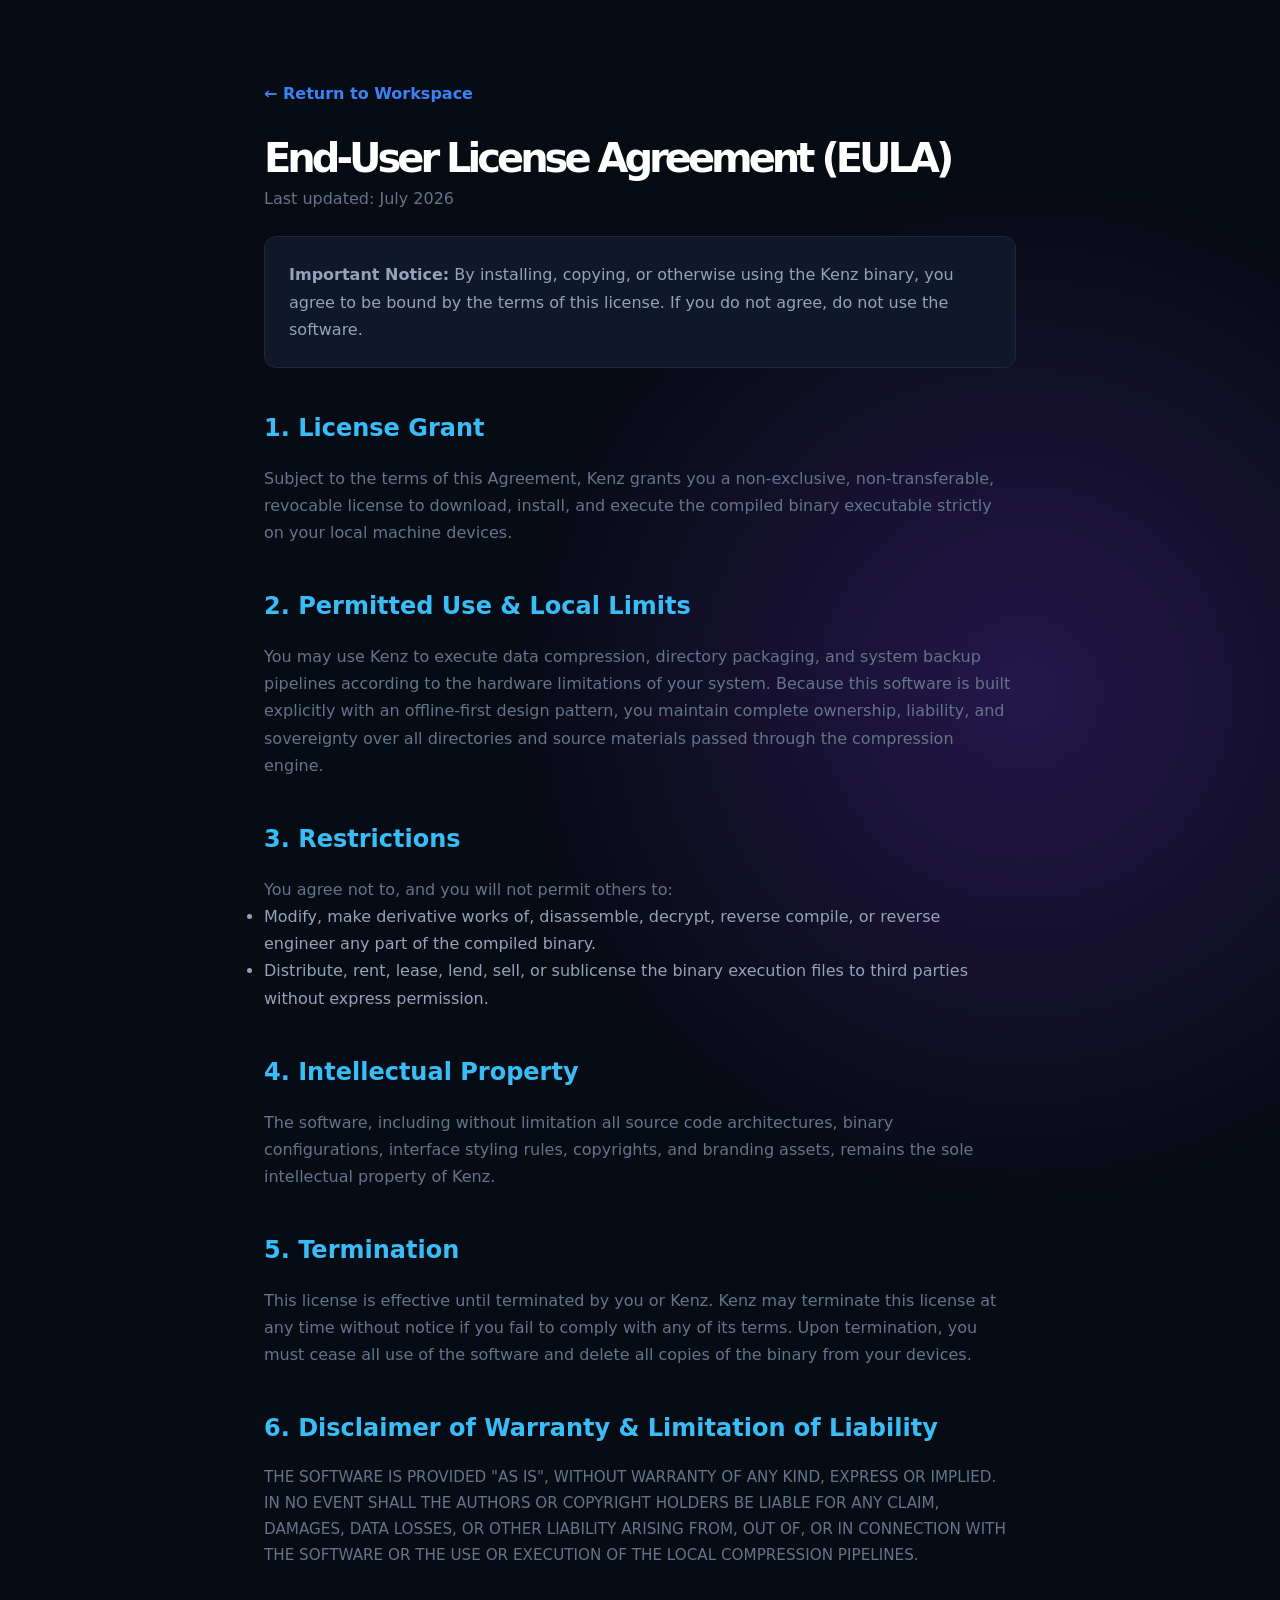
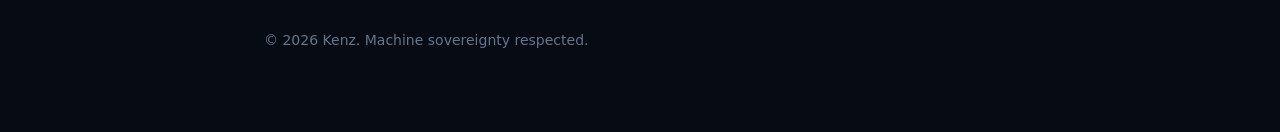
==== license.html @ a52fd586 "Add End-User License Agreement (EULA) for Kenz This file contains the End-User License Agreement (EU" ====
<!doctype html>
<html lang="en">
  <head>
    <meta charset="UTF-8" />
    <meta name="viewport" content="width=device-width, initial-scale=1.0" />
    <title>End-User License Agreement - Kenz</title>
    <link rel="stylesheet" href="Items/style.css" />
    <style>
      .license-container {
        max-width: 800px;
        margin: 80px auto;
        padding: 0 24px;
        font-family: system-ui, sans-serif;
        color: #94A3B8;
        line-height: 1.7;
      }
      .license-container h1 {
        color: #FFFFFF;
        font-size: 2.5rem;
        margin-bottom: 8px;
        font-weight: 800;
      }
      .license-container h2 {
        color: #38BDF8;
        font-size: 1.5rem;
        margin-top: 40px;
        margin-bottom: 16px;
        font-weight: 700;
      }
      .license-card {
        background: #0F172A;
        border: 1px solid #1E293B;
        border-radius: 12px;
        padding: 24px;
        margin: 24px 0;
      }
      .back-link {
        display: inline-block;
        color: #3B82F6;
        text-decoration: none;
        margin-bottom: 32px;
        font-weight: 600;
      }
      .back-link:hover { text-decoration: underline; }
    </style>
  </head>
  <body>
    <div class="background-glow"></div>

    <main class="license-container">
      <a href="index.html" class="back-link">← Return to Workspace</a>
      
      <h1>End-User License Agreement (EULA)</h1>
      <p>Last updated: July 2026</p>
      
      <div class="license-card">
        <strong>Important Notice:</strong> By installing, copying, or otherwise using the Kenz binary, you agree to be bound by the terms of this license. If you do not agree, do not use the software.
      </div>

      <h2>1. License Grant</h2>
      <p>
        Subject to the terms of this Agreement, Kenz grants you a non-exclusive, non-transferable, revocable license to download, install, and execute the compiled binary executable strictly on your local machine devices.
      </p>

      <h2>2. Permitted Use & Local Limits</h2>
      <p>
        You may use Kenz to execute data compression, directory packaging, and system backup pipelines according to the hardware limitations of your system. Because this software is built explicitly with an offline-first design pattern, you maintain complete ownership, liability, and sovereignty over all directories and source materials passed through the compression engine.
      </p>

      <h2>3. Restrictions</h2>
      <p>You agree not to, and you will not permit others to:</p>
      <ul>
        <li>Modify, make derivative works of, disassemble, decrypt, reverse compile, or reverse engineer any part of the compiled binary.</li>
        <li>Distribute, rent, lease, lend, sell, or sublicense the binary execution files to third parties without express permission.</li>
      </ul>

      <h2>4. Intellectual Property</h2>
      <p>
        The software, including without limitation all source code architectures, binary configurations, interface styling rules, copyrights, and branding assets, remains the sole intellectual property of Kenz.
      </p>

      <h2>5. Termination</h2>
      <p>
        This license is effective until terminated by you or Kenz. Kenz may terminate this license at any time without notice if you fail to comply with any of its terms. Upon termination, you must cease all use of the software and delete all copies of the binary from your devices.
      </p>

      <h2>6. Disclaimer of Warranty & Limitation of Liability</h2>
      <p style="text-transform: uppercase; font-size: 0.95rem;">
        The software is provided "AS IS", without warranty of any kind, express or implied. In no event shall the authors or copyright holders be liable for any claim, damages, data losses, or other liability arising from, out of, or in connection with the software or the use or execution of the local compression pipelines.
      </p>

      <div style="margin-top: 60px; font-size: 14px; color: #64748B;">
        © 2026 Kenz. Machine sovereignty respected.
      </div>
    </main>
  </body>
</html>
---- Items/style.css ----
/* ==========================================================================
   ULTRA-MODERN INTERACTIVE FLUID SCROLLBAR
   ========================================================================== */

/* 1. Define the structural footprint (Sleek and narrow) */
::-webkit-scrollbar {
  width: 8px;
  height: 8px;
}

/* 2. Make the track completely invisible to maximize screen presence */
::-webkit-scrollbar-track {
  background: transparent;
}

/* 3. The scroll indicator capsule (Low profile by default) */
::-webkit-scrollbar-thumb {
  background: rgba(30, 41, 59, 0.5); /* Subtle dark slate slate */
  border: 1px solid transparent; /* Keeps smooth layout padding edges */
  border-radius: 20px;
  background-clip: padding-box;
  transition: background 0.25s ease-in-out;
}

/* 4. Active Interactive State: Brightens on user viewport proximity hover */
::-webkit-scrollbar-thumb:hover {
  background: linear-gradient(
    180deg,
    #7c3aed 0%,
    #a78bfa 100%
  ); /* Vivid violet engine blend */
  box-shadow: 0 0 10px rgba(124, 58, 237, 0.4);
}

/* 5. Smooth scrolling architecture for anchor point navigation */
html {
  scroll-behavior: smooth;
  /* Support rule variables for Firefox engines */
  scrollbar-width: thin;
  scrollbar-color: rgba(30, 41, 59, 0.5) transparent;
}

:root {
  --bg: #070b14;
  --blue: #2563eb;
  --purple: #7c3aed;
  --text: #f8fafc;
  --muted: #94a3b8;
}

* {
  box-sizing: border-box;
  margin: 0;
  padding: 0;
}

body {
  background:
    radial-gradient(
      circle at 80% 40%,
      rgba(124, 58, 237, 0.25),
      transparent 35%
    ),
    var(--bg);

  color: var(--text);

  font-family:
    Inter,
    Segoe UI,
    sans-serif;
}

/* ==========================================================================
   FLOATING LANGUAGE SWITCHER UI
   ========================================================================== */

.floating-lang-container {
  position: fixed;
  top: 24px;
  right: 24px; /* Default placement for LTR layouts */
  z-index: 2000;
  font-family:
    system-ui,
    -apple-system,
    sans-serif;
}

.floating-lang-btn {
  background: rgba(13, 17, 26, 0.75);
  backdrop-filter: blur(12px);
  -webkit-backdrop-filter: blur(12px);
  border: 1px solid #1e293b;
  color: #ffffff;
  padding: 10px 18px;
  border-radius: 10px;
  font-size: 13px;
  font-weight: 700;
  cursor: pointer;
  display: flex;
  align-items: center;
  gap: 8px;
  box-shadow: 0 10px 30px rgba(0, 0, 0, 0.4);
  transition:
    border-color 0.2s ease,
    transform 0.2s ease;
}

.floating-lang-btn:hover {
  border-color: #7c3aed;
  transform: translateY(-1px);
}

.floating-lang-menu {
  position: absolute;
  top: calc(100% + 8px);
  right: 0; /* Align dropdown menu safely edges */
  background: #0d111a;
  border: 1px solid #1e293b;
  border-radius: 10px;
  padding: 6px;
  min-width: 120px;
  box-shadow: 0 20px 40px rgba(0, 0, 0, 0.6);
  display: flex;
  flex-direction: column;
  gap: 4px;
  opacity: 0;
  visibility: hidden;
  transform: translateY(-6px);
  transition: all 0.2s cubic-bezier(0.4, 0, 0.2, 1);
}

.floating-lang-menu.open {
  opacity: 1;
  visibility: visible;
  transform: translateY(0);
}

.lang-option {
  background: none;
  border: none;
  color: #94a3b8;
  text-align: left;
  padding: 10px 14px;
  font-size: 13px;
  font-weight: 600;
  border-radius: 6px;
  cursor: pointer;
  width: 100%;
  transition: all 0.2s ease;
}

.lang-option:hover {
  background: #141b2b;
  color: #ffffff;
}

.lang-option.active {
  color: #c084fc;
  background: rgba(124, 58, 237, 0.12);
}

.lang-arrow {
  font-size: 10px;
  color: #475569;
}

/* ==========================================================================
   ARABIC DIRECTION FLIP (RTL)
   ========================================================================== */

[dir="rtl"] .floating-lang-container {
  right: auto;
  left: 24px; /* Flips element coordinate anchor layout to top-left */
}

[dir="rtl"] .floating-lang-menu {
  right: auto;
  left: 0;
}

[dir="rtl"] .lang-option {
  text-align: right; /* Text flushes naturally right inside dropdown */
}
/* ==========================================================================
   THEME VARIABLE CONFIGURATIONS (Place at the top of styles.css)
   ========================================================================== */

/* ==========================================================================
   GLOBAL THEME ROOT MATRIX
   ========================================================================== */

/* ==========================================================================
   OFFICIAL KENZ APP WORKSPACE DESIGN TOKENS
   ========================================================================== */

:root {
  /* --- App Native Dark Mode --- */
  --bg-main: #060910; /* Deep terminal background shadow */
  --bg-surface: #090d16; /* App central window panels */
  --bg-surface-inner: #0d111a; /* Sidebar / Container background card */

  --text-main: #f1f5f9; /* High-visibility code white */
  --text-muted: #64748b; /* Subtext slate */

  --border-color: #0f172a; /* Sharp panel divider boundaries */
  --purple-glow: rgba(124, 58, 237, 0.12);
  --success-color: #10b981; /* High-contrast engine green */
}

/* Re-skinning the main landing elements to lock inside the app aesthetic */
.kenz-app-window,
.founder-pricing-card,
.faq-item,
.footer-cta-card,
.inner-display-screen,
.placeholder-screenshot-graphic {
  background-color: var(--bg-surface) !important;
  border: 1px solid var(--border-color) !important;
}

.app-nav-sidebar,
.app-window-header,
.lang-btn,
.theme-toggle-btn {
  background-color: var(--bg-surface-inner) !important;
  border: 1px solid var(--border-color) !important;
}

/* Force the high-contrast SUCCESS indicator title to shift safely */
.success-main-title {
  color: var(--success-color) !important;
}

/* Apply to your UI containers, cards, and panels */
.app-interface-mockup,
.inner-display-screen,
.screenshot-window-frame,
.founder-pricing-card,
.faq-item,
.footer-cta-card,
.placeholder-screenshot-graphic {
  background: var(--bg-surface) !important;
  border-color: var(--border-color) !important;
  box-shadow: 0 40px 100px -20px var(--card-shadow) !important;
  transition: all 0.3s ease;
}

/* Adjust secondary gray backgrounds */
.app-sidebar,
.app-window-header,
.screenshot-window-header,
.screenshot-tabs-nav button:not(.active),
.lang-btn,
.theme-toggle-btn {
  background: var(--bg-surface-inner) !important;
  border-color: var(--border-color) !important;
  color: var(--text-main) !important;
}

/* Adjust text labels */
p,
.faq-content p,
.pricing-feature-checklist p,
.footer-brand-tagline {
  color: var(--text-muted) !important;
}
/* Update your existing sections to use these variables so they flip live!
   For example: 
   body, section { background-color: var(--bg-main); color: var(--text-main); }
   cards, panels { background-color: var(--bg-surface); border-color: var(--border-color); }
*/

.kenz-navbar {
  position: fixed;
  top: 0;
  left: 0;
  width: 100%;
  z-index: 1000;
  background: var(--nav-bg);
  backdrop-filter: blur(12px);
  -webkit-backdrop-filter: blur(12px);
  border-bottom: 1px solid var(--border-color);
  padding: 16px 40px;
  transition:
    background 0.3s,
    border-color 0.3s;
}

/* Using flex rows allows natural flipping when document direction changes */
.nav-container {
  max-width: 1200px;
  margin: 0 auto;
  display: flex;
  justify-content: space-between;
  align-items: center;
  flex-direction: row;
}

/* RTL Specific adjustments for fonts and spacing */
[dir="rtl"] {
  font-family:
    system-ui,
    -apple-system,
    sans-serif;
}

[dir="rtl"] .lang-menu {
  right: auto;
  left: 0; /* Align dropdown menu safely in Arabic view */
}

/* ==========================================================================
   NAVIGATION BAR STYLING
   ========================================================================== */

.kenz-navbar {
  position: fixed;
  top: 0;
  left: 0;
  width: 100%;
  z-index: 1000;
  background: var(--nav-bg);
  backdrop-filter: blur(12px);
  -webkit-backdrop-filter: blur(12px);
  border-bottom: 1px solid var(--border-color);
  padding: 16px 40px;
  font-family:
    system-ui,
    -apple-system,
    sans-serif;
  transition:
    background 0.3s,
    border-color 0.3s;
}

.nav-container {
  max-width: 1200px;
  margin: 0 auto;
  display: flex;
  justify-content: space-between;
  align-items: center;
}

.nav-brand {
  display: flex;
  align-items: center;
  gap: 12px;
}

.nav-logo {
  width: 28px;
  height: 28px;
  object-fit: contain;
}

.nav-title {
  font-weight: 800;
  font-size: 18px;
  letter-spacing: 0.5px;
  color: var(--text-main);
}

.nav-controls {
  display: flex;
  align-items: center;
  gap: 20px;
}

/* ==========================================================================
   CONTROLS: THEME SWITCH BUTTON
   ========================================================================== */

.theme-toggle-btn {
  background: var(--bg-surface-inner);
  border: 1px solid var(--border-color);
  width: 40px;
  height: 40px;
  border-radius: 10px;
  cursor: pointer;
  display: flex;
  align-items: center;
  justify-content: center;
  position: relative;
  overflow: hidden;
  transition: all 0.2s ease;
}

.theme-toggle-btn:hover {
  border-color: #7c3aed;
}

.theme-icon {
  font-size: 16px;
  position: absolute;
  transition:
    transform 0.3s ease,
    opacity 0.3s ease;
}

/* Handle icon visibility during transitions */
:root .sun-icon {
  opacity: 0;
  transform: translateY(20px);
}
:root .moon-icon {
  opacity: 1;
  transform: translateY(0);
}

[data-theme="light"] .sun-icon {
  opacity: 1;
  transform: translateY(0);
}
[data-theme="light"] .moon-icon {
  opacity: 0;
  transform: translateY(-20px);
}

/* ==========================================================================
   CONTROLS: DROPDOWN LANGUAGE PICKER
   ========================================================================== */

.lang-dropdown {
  position: relative;
}

.lang-btn {
  background: var(--bg-surface-inner);
  border: 1px solid var(--border-color);
  color: var(--text-main);
  padding: 8px 16px;
  border-radius: 8px;
  font-size: 13px;
  font-weight: 600;
  cursor: pointer;
  display: flex;
  align-items: center;
  gap: 6px;
  transition: all 0.2s ease;
}

.lang-btn:hover {
  border-color: #7c3aed;
}

.lang-menu {
  position: absolute;
  top: calc(100% + 8px);
  right: 0;
  background: var(--bg-surface);
  border: 1px solid var(--border-color);
  border-radius: 8px;
  padding: 6px;
  min-width: 110px;
  box-shadow: 0 10px 25px rgba(0, 0, 0, 0.3);
  display: flex;
  flex-direction: column;
  gap: 4px;
  opacity: 0;
  visibility: hidden;
  transform: translateY(-4px);
  transition: all 0.2s ease;
}

.lang-menu.open {
  opacity: 1;
  visibility: visible;
  transform: translateY(0);
}

.lang-option {
  background: none;
  border: none;
  color: var(--text-muted);
  text-align: left;
  padding: 8px 12px;
  font-size: 13px;
  font-weight: 500;
  border-radius: 6px;
  cursor: pointer;
  width: 100%;
  transition: all 0.2s ease;
}

.lang-option:hover {
  background: var(--bg-surface-inner);
  color: var(--text-main);
}

.lang-option.active {
  color: #c084fc;
  background: var(--purple-glow);
}

.hero {
  min-height: 100vh;

  display: flex;

  align-items: center;

  justify-content: space-between;

  padding: 0 9%;

  overflow: hidden;
}

.hero-content {
  max-width: 650px;
}

.hero-badges {
  display: flex;

  gap: 12px;

  flex-wrap: wrap;

  margin-bottom: 30px;
}

.hero-badges span {
  padding: 8px 15px;

  border-radius: 30px;

  background: rgba(255, 255, 255, 0.06);

  border: 1px solid rgba(255, 255, 255, 0.1);

  color: #cbd5e1;

  font-size: 14px;
}

h1 {
  font-size: clamp(50px, 6vw, 82px);

  line-height: 0.95;

  letter-spacing: -4px;
}

h1 span {
  display: block;

  color: var(--purple);
}

.hero-content p {
  margin-top: 30px;

  color: var(--muted);

  font-size: 20px;

  line-height: 1.7;
}

.hero-actions {
  display: flex;

  gap: 20px;

  margin-top: 40px;
}

button {
  padding: 17px 35px;

  border-radius: 14px;

  font-size: 16px;

  cursor: pointer;
}

.primary-btn {
  background: linear-gradient(135deg, #8b5cf6, #6d28d9);

  color: white;

  border: none;

  box-shadow: 0 0 50px rgba(124, 58, 237, 0.4);
}

.secondary-btn {
  background: rgba(255, 255, 255, 0.05);

  color: white;

  border: 1px solid rgba(255, 255, 255, 0.15);
}

.hero-proof {
  display: flex;

  gap: 25px;

  margin-top: 40px;

  color: #64748b;

  font-size: 14px;
}

/* Archive */

.hero-stage {
  display: flex;

  flex-direction: column;

  align-items: center;
}

.archive-card {
  width: 340px;

  height: 390px;

  border-radius: 35px;

  position: relative;

  display: flex;

  flex-direction: column;

  justify-content: center;

  align-items: center;

  background: linear-gradient(
    145deg,
    rgba(255, 255, 255, 0.12),
    rgba(255, 255, 255, 0.03)
  );

  border: 1px solid rgba(255, 255, 255, 0.15);

  backdrop-filter: blur(25px);

  box-shadow: 0 50px 120px rgba(37, 99, 235, 0.25);

  animation: floatArchive 5s infinite ease-in-out;
}

@keyframes floatArchive {
  50% {
    transform: translateY(-25px) rotateY(8deg);
  }
}

.archive-logo {
  font-size: 130px;

  font-weight: 900;

  color: var(--blue);
}

.archive-title {
  letter-spacing: 3px;

  font-weight: 600;
}

.archive-size {
  margin-top: 20px;
  /* Fluid font-size scaling between 18px (at narrow viewports) and 36px (at desktop) */
  font-size: clamp(1.125rem, 5vw, 2.25rem);
  font-weight: 800;
  color: #c4b5fd;
  width: 100%;
  text-align: center;
}

.archive-status {
  margin-top: 15px;

  color: #94a3b8;
}

.benchmark-card {
  margin-top: 40px;

  display: flex;

  align-items: center;

  gap: 30px;

  color: #94a3b8;
}

.benchmark-card strong {
  display: block;

  color: white;

  font-size: 22px;
}

.arrow {
  color: var(--purple);

  font-size: 30px;
}
.hero-stage {
  position: relative;

  width: 500px;

  height: 600px;

  display: flex;

  justify-content: center;

  align-items: center;
}

.kenz-core {
  width: 330px;

  height: 390px;

  position: relative;

  transform-style: preserve-3d;

  animation: kenzFloat 5s ease-in-out infinite;
}

@keyframes kenzFloat {
  50% {
    transform: translateY(-25px) rotateY(10deg);
  }
}

.archive-face {
  position: absolute;

  inset: 0;

  border-radius: 35px;

  display: flex;

  flex-direction: column;

  justify-content: center;

  align-items: center;

  background: linear-gradient(
    145deg,
    rgba(255, 255, 255, 0.15),
    rgba(255, 255, 255, 0.03)
  );

  border: 1px solid rgba(255, 255, 255, 0.2);

  backdrop-filter: blur(30px);

  box-shadow:
    inset 0 0 80px rgba(37, 99, 235, 0.15),
    0 60px 150px rgba(124, 58, 237, 0.4);
}

.kenz-symbol {
  font-size: 150px;

  font-weight: 900;

  color: #2563eb;

  text-shadow: 0 0 50px rgba(37, 99, 235, 0.8);
}

.archive-type {
  letter-spacing: 5px;

  font-size: 14px;

  color: #cbd5e1;
}

.archive-size {
  margin-top: 25px;

  font-size: 35px;

  font-weight: 900;

  color: #c4b5fd;
}

.energy-ring {
  position: absolute;

  inset: -40px;

  border-radius: 50%;

  background: conic-gradient(
    transparent,
    #7c3aed,
    transparent,
    #2563eb,
    transparent
  );

  filter: blur(35px);

  opacity: 0.5;

  animation: rotateRing 8s linear infinite;
}

@keyframes rotateRing {
  to {
    transform: rotate(360deg);
  }
}

.scan-line {
  position: absolute;

  width: 100%;

  height: 2px;

  background: linear-gradient(90deg, transparent, #38bdf8, transparent);

  top: 20%;

  animation: scan 3s infinite;
}

@keyframes scan {
  50% {
    top: 80%;
  }
}

.data-orbit {
  position: absolute;

  inset: -100px;

  animation: orbit 20s linear infinite;
}

.data-orbit span {
  position: absolute;

  padding: 8px 14px;

  background: rgba(255, 255, 255, 0.08);

  border: 1px solid rgba(255, 255, 255, 0.15);

  border-radius: 20px;

  color: #94a3b8;

  font-size: 13px;
}

.data-orbit span:nth-child(1) {
  top: 20%;

  left: 0;
}

.data-orbit span:nth-child(2) {
  right: 0;

  top: 50%;
}

.data-orbit span:nth-child(3) {
  bottom: 20%;

  left: 20%;
}

@keyframes orbit {
  to {
    transform: rotate(360deg);
  }
}

.compression-result {
  position: absolute;

  bottom: 0;

  display: flex;

  align-items: center;

  gap: 35px;

  color: #94a3b8;
}

.compression-result strong {
  display: block;

  color: white;

  font-size: 24px;
}

.compress-arrow {
  font-size: 35px;

  color: #7c3aed;
}

.why-kenz {
  padding: 120px 9%;
}

.section-header {
  max-width: 700px;

  margin-bottom: 70px;
}

.section-header span {
  color: #7c3aed;

  letter-spacing: 4px;

  font-size: 13px;
}

.section-header h2 {
  margin-top: 20px;

  font-size: clamp(40px, 5vw, 65px);

  line-height: 1;

  letter-spacing: -3px;
}

.section-header p {
  margin-top: 25px;

  color: #94a3b8;

  font-size: 19px;
}

.feature-grid {
  display: grid;

  grid-template-columns: repeat(3, 1fr);

  gap: 30px;
}

.feature-card {
  min-height: 420px;

  padding: 40px;

  position: relative;

  border-radius: 30px;

  background: linear-gradient(
    145deg,
    rgba(255, 255, 255, 0.08),
    rgba(255, 255, 255, 0.025)
  );

  border: 1px solid rgba(255, 255, 255, 0.12);

  overflow: hidden;

  transition: 0.4s;
}

.feature-card:hover {
  transform: translateY(-10px);

  border-color: rgba(124, 58, 237, 0.5);
}

.feature-number {
  position: absolute;

  right: 30px;

  top: 20px;

  font-size: 80px;

  font-weight: 900;

  color: rgba(255, 255, 255, 0.04);
}

.feature-icon {
  font-size: 45px;

  margin-bottom: 30px;
}

.feature-card h3 {
  font-size: 30px;

  margin-bottom: 20px;
}

.feature-card p {
  color: #94a3b8;

  line-height: 1.7;

  font-size: 17px;
}

.feature-tag {
  position: absolute;

  bottom: 35px;

  left: 40px;

  padding: 8px 14px;

  border-radius: 30px;

  background: rgba(37, 99, 235, 0.12);

  border: 1px solid rgba(37, 99, 235, 0.25);

  color: #93c5fd;

  font-size: 12px;

  letter-spacing: 2px;
}

@media (max-width: 900px) {
  .feature-grid {
    grid-template-columns: 1fr;
  }
}
.benchmark {
  padding: 120px 9%;
}

.benchmark-panel {
  margin-top: 70px;

  display: flex;

  justify-content: center;

  align-items: center;

  gap: 70px;

  padding: 60px;

  border-radius: 35px;

  background: linear-gradient(
    145deg,
    rgba(255, 255, 255, 0.08),
    rgba(255, 255, 255, 0.02)
  );

  border: 1px solid rgba(255, 255, 255, 0.12);
}

.benchmark-item {
  text-align: center;
}

.benchmark-label {
  color: #64748b;

  letter-spacing: 3px;

  font-size: 12px;
}

.benchmark-item h3 {
  margin-top: 20px;

  font-size: 20px;
}

.benchmark-item strong {
  display: block;

  margin-top: 15px;

  font-size: 55px;

  color: white;
}

.benchmark-engine {
  display: flex;

  flex-direction: column;

  align-items: center;

  gap: 15px;

  color: #94a3b8;
}

.engine-circle {
  width: 90px;

  height: 90px;

  border-radius: 50%;

  display: flex;

  align-items: center;

  justify-content: center;

  font-size: 45px;

  font-weight: 900;

  color: #2563eb;

  background: radial-gradient(
    circle,
    rgba(37, 99, 235, 0.25),
    rgba(124, 58, 237, 0.1)
  );

  box-shadow: 0 0 50px rgba(124, 58, 237, 0.4);
}

.saving-result {
  margin-top: 50px;

  text-align: center;
}

.saving-result span {
  color: #7c3aed;

  letter-spacing: 3px;

  font-size: 13px;
}

.saving-result strong {
  display: block;

  font-size: 75px;

  margin-top: 10px;
}

.saving-result p {
  color: #94a3b8;

  font-size: 18px;
}

@media (max-width: 900px) {
  .benchmark-panel {
    flex-direction: column;

    gap: 40px;
  }
}
.interactive-demo {
  padding: 120px 9%;
}

.demo-area {
  margin-top: 70px;

  height: 600px;

  display: flex;

  justify-content: center;

  align-items: center;

  position: relative;
}

.fake-app {
  width: 700px;

  height: 430px;

  border-radius: 25px;

  background: rgba(15, 23, 42, 0.8);

  border: 1px solid rgba(255, 255, 255, 0.15);

  box-shadow: 0 60px 150px rgba(0, 0, 0, 0.5);

  overflow: hidden;

  backdrop-filter: blur(20px);
}

.app-header {
  height: 70px;

  display: flex;

  align-items: center;

  gap: 15px;

  padding: 0 30px;

  border-bottom: 1px solid rgba(255, 255, 255, 0.1);
}

.app-logo {
  width: 35px;

  height: 35px;

  border-radius: 10px;

  background: #2563eb;

  display: flex;

  align-items: center;

  justify-content: center;

  font-weight: 900;
}

.app-header span {
  font-weight: 700;
}

/* ==========================================================================
   1. SECTION BASE SETUP & TYPOGRAPHY
   ========================================================================== */

.demo-section {
  padding: 100px 24px;
  background-color: #0b0f19;
  font-family:
    system-ui,
    -apple-system,
    sans-serif;
  color: #ffffff;
  overflow: hidden;
}

.demo-header {
  text-align: center;
  margin-bottom: 64px;
}

.section-tag {
  color: #7c3aed;
  font-size: 14px;
  text-transform: uppercase;
  letter-spacing: 2px;
  font-weight: 600;
}

.demo-header h2 {
  font-size: 42px;
  font-weight: 800;
  margin: 12px 0;
  letter-spacing: -1px;
}

.demo-header p {
  color: #94a3b8;
  font-size: 16px;
  max-width: 600px;
  margin: 0 auto;
}

/* ==========================================================================
   2. CONTAINER GRID LAYOUT
   ========================================================================== */

.demo-container {
  display: grid;
  grid-template-columns: 1fr 1fr;
  gap: 48px;
  max-width: 1100px;
  margin: 0 auto;
  align-items: center;
}

/* ==========================================================================
   3. LEFT SIDE: INTERACTIVE ZONE & TARGET FOLDER
   ========================================================================== */

.interactive-zone {
  position: relative;
  height: 400px;
  display: flex;
  align-items: center;
  justify-content: center;
}

.source-folder {
  background: rgba(30, 41, 59, 0.5);
  border: 1px dashed #475569;
  padding: 32px;
  border-radius: 16px;
  cursor: pointer;
  text-align: center;
  transition: all 0.3s cubic-bezier(0.4, 0, 0.2, 1);
  z-index: 10;
}

.source-folder:hover {
  border-color: #7c3aed;
  transform: scale(1.05);
  box-shadow: 0 0 30px rgba(124, 58, 237, 0.15);
}

.folder-icon {
  font-size: 64px;
  margin-bottom: 12px;
}

.folder-name {
  display: block;
  font-weight: 600;
  font-size: 18px;
}

.folder-size {
  display: block;
  color: #94a3b8;
  font-size: 14px;
  margin-top: 4px;
}

/* ==========================================================================
   4. FLOATING FILES: BASE DESIGN
   ========================================================================== */

.floating-file {
  position: absolute;
  background: rgba(30, 41, 59, 0.8);
  border: 1px solid #334155;
  padding: 6px 14px;
  border-radius: 8px;
  font-family: monospace;
  font-size: 12px;
  font-weight: 600;
  color: #94a3b8;
  pointer-events: none;
  transition: all 0.9s cubic-bezier(0.4, 0, 0.2, 1);
  box-shadow: 0 4px 12px rgba(0, 0, 0, 0.3);
}

/* ==========================================================================
   5. FLOATING FILES: BALANCED COORDINATES MATRIX
   ========================================================================== */

/* Left Quadrant (Outer Cloud Layers) */
.extension-rs {
  top: 15%;
  left: 10%;
}
.extension-json {
  bottom: 25%;
  left: 8%;
}
.extension-js {
  top: 45%;
  left: -5%;
}

/* Center Vertical Orbit (Top and Bottom Anchors) */
.extension-toml {
  top: 5%;
  left: 45%;
}
.extension-db {
  bottom: 8%;
  left: 40%;
}

/* Right Quadrant (Approaching the App Frame Entry) */
.extension-dll {
  top: 12%;
  right: 12%;
}
.extension-sql {
  top: 38%;
  right: -2%;
}
.extension-log {
  bottom: 30%;
  right: 15%;
}
.extension-bin {
  bottom: 10%;
  right: -5%;
}

/* ==========================================================================
   6. RIGHT SIDE: APP FRAME SIMULATOR OVERALL
   ========================================================================== */

.app-simulator {
  background: #111827;
  border: 1px solid #1f2937;
  border-radius: 24px;
  padding: 32px;
  display: grid;
  grid-template-columns: 200px 1fr;
  gap: 32px;
  box-shadow: 0 25px 50px -12px rgba(0, 0, 0, 0.5);
}

/* ==========================================================================
   7. RIGHT SIDE: TELEMETRY & HARDWARE DETAILS
   ========================================================================== */

.telemetry-panel {
  border-right: 1px solid #1f2937;
  padding-right: 24px;
}

.telemetry-panel h3 {
  font-size: 12px;
  text-transform: uppercase;
  color: #7c3aed;
  letter-spacing: 1.5px;
  margin-bottom: 24px;
}

.telemetry-row {
  display: flex;
  flex-direction: column;
  margin-bottom: 16px;
}

.telemetry-row .label {
  font-size: 11px;
  color: #6b7280;
  margin-bottom: 2px;
}

.telemetry-row .value {
  font-weight: 700;
  font-size: 14px;
}

.hardware-accent {
  color: #ffffff;
}
.mode-offline {
  color: #10b981;
}

/* ==========================================================================
   8. RIGHT SIDE: OUTPUT KENZ ARCHIVE CARD
   ========================================================================== */

.archive-card-wrapper {
  display: flex;
  align-items: center;
  justify-content: center;
}

.archive-card {
  background: linear-gradient(145deg, #1e1b4b, #0f172a);
  border: 1px solid #312e81;
  border-radius: 20px;
  padding: 40px;
  width: 100%;
  max-width: 220px;
  text-align: center;
  position: relative;
  transition: all 0.5s ease;
}

.brand-logo-k {
  font-size: 48px;
  font-weight: 900;
  color: #3b82f6;
  margin-bottom: 16px;
  line-height: 1;
}

.archive-label {
  display: block;
  font-size: 11px;
  letter-spacing: 2px;
  color: #94a3b8;
  margin-bottom: 12px;
}

.live-counter {
  font-size: 32px;
  font-weight: 800;
  color: #ffffff;
}

.status-text {
  display: block;
  font-size: 11px;
  color: #6b7280;
  margin-top: 16px;
}

/* ==========================================================================
   9. INTERACTIVE LIVE SIMULATION ANIMATIONS (TRIGGERED BY JS)
   ========================================================================== */

/* Gravitational Pull: Concentrates and shrinks all 9 files forward */
.is-compressing .floating-file {
  top: 50% !important;
  left: 115% !important;
  opacity: 0;
  transform: scale(0.1) rotate(180deg);
}

/* Fades the source directory item out slightly */
.is-compressing .source-folder {
  opacity: 0.2;
  transform: scale(0.9);
  pointer-events: none;
}

/* Lights up the destination .kenz file capsule */
.is-compressing .archive-card {
  border-color: #7c3aed;
  box-shadow: 0 0 40px rgba(124, 58, 237, 0.4);
}

/* ==========================================================================
   1. SECTION HEADERS & GENERAL WRAPPERS
   ========================================================================== */

.split-features-section {
  background-color: #0b0f19;
  padding: 120px 40px;
  font-family:
    system-ui,
    -apple-system,
    sans-serif;
  color: #ffffff;
}

.features-main-header {
  text-align: center;
  margin-bottom: 100px;
}

.features-main-header .section-tag {
  color: #7c3aed;
  font-size: 13px;
  text-transform: uppercase;
  letter-spacing: 2px;
  font-weight: 700;
}

.features-main-header h2 {
  font-size: 44px;
  font-weight: 800;
  margin: 16px 0;
  letter-spacing: -1px;
}

.features-main-header p {
  color: #64748b;
  font-size: 17px;
  max-width: 600px;
  margin: 0 auto;
}

/* ==========================================================================
   2. STICKY DISPLAY COLUMNS GAUGE
   ========================================================================== */

.split-container {
  display: grid;
  grid-template-columns: 1.1fr 0.9fr;
  gap: 80px;
  max-width: 1200px;
  margin: 0 auto;
}

.split-left-sticky {
  position: sticky;
  top: 180px;
  height: calc(100vh - 280px);
  display: flex;
  align-items: center;
  justify-content: center;
}

/* ==========================================================================
   3. APP WINDOW MOCKUP & PRECISE SIDEBAR MATCHING
   ========================================================================== */

.app-interface-mockup {
  background: #0d111a;
  border: 1px solid #1e293b;
  width: 100%;
  height: 380px;
  border-radius: 12px;
  box-shadow: 0 40px 80px -25px rgba(0, 0, 0, 0.8);
  display: flex;
  flex-direction: column;
  overflow: hidden;
  transition:
    background-color 0.4s ease,
    border-color 0.4s ease;
}

/* Dynamic Class Rules triggered by Javascript for Light Mode Simulation */
.app-interface-mockup.light-theme-preview {
  background: #f8fafc;
  border-color: #cbd5e1;
}
.light-theme-preview .window-header {
  background: #e2e8f0;
  border-bottom-color: #cbd5e1;
}
.light-theme-preview .window-title {
  color: #64748b;
}
.light-theme-preview .app-sidebar {
  background: #f1f5f9;
  border-right-color: #cbd5e1;
}
.light-theme-preview .sidebar-item {
  color: #475569;
}
.light-theme-preview .app-main-view {
  background: #ffffff;
}
.light-theme-preview .preview-display {
  background: #f8fafc;
  border-color: #e2e8f0;
}
.light-theme-preview .display-metric-large {
  color: #0f172a;
}
.light-theme-preview .display-sub-label {
  color: #64748b;
}

.window-header {
  background: #090d16;
  padding: 12px 20px;
  border-bottom: 1px solid #141b2b;
  display: flex;
  align-items: center;
  transition: all 0.3s ease;
}

.window-dots {
  display: flex;
  gap: 6px;
  margin-right: 20px;
}

.window-dots span {
  width: 10px;
  height: 10px;
  border-radius: 50%;
  display: block;
}

.dot-red {
  background: #ef4444;
}
.dot-amber {
  background: #f59e0b;
}
.dot-green {
  background: #10b981;
}

.window-title {
  font-size: 11px;
  font-family: monospace;
  color: #475569;
}

.window-body {
  display: grid;
  grid-template-columns: 170px 1fr;
  flex-grow: 1;
}

.app-sidebar {
  background: #090d16;
  border-right: 1px solid #141b2b;
  padding: 24px 12px;
  transition: all 0.3s ease;
}

.sidebar-item {
  font-size: 14px;
  color: #475569;
  padding: 10px 14px;
  border-radius: 8px;
  margin-bottom: 8px;
  font-weight: 600;
  display: flex;
  align-items: center;
  gap: 10px;
  transition: all 0.2s ease;
}

.sidebar-item.active {
  background: rgba(124, 58, 237, 0.15);
  color: #c084fc;
}

/* ==========================================================================
   4. SIMULATOR INNER MONITOR PANELS
   ========================================================================== */

.app-main-view {
  padding: 24px;
  background: #0b0f19;
  display: flex;
  align-items: center;
  justify-content: center;
  transition: all 0.3s ease;
}

.preview-display {
  background: #060910;
  border: 1px solid #141b2b;
  width: 100%;
  height: 100%;
  border-radius: 10px;
  display: flex;
  flex-direction: column;
  align-items: center;
  justify-content: center;
  padding: 24px;
  text-align: center;
  position: relative;
  transition: all 0.3s ease;
}

/* Dynamic Simulated Toast Notification */
.app-notification-toast {
  position: absolute;
  top: 12px;
  background: #1e1b4b;
  border: 1px solid #4338ca;
  padding: 6px 14px;
  border-radius: 8px;
  display: flex;
  align-items: center;
  gap: 8px;
  font-size: 11px;
  font-weight: 600;
  color: #e0e7ff;
  opacity: 0;
  transform: translateY(-10px);
  transition: all 0.3s cubic-bezier(0.4, 0, 0.2, 1);
  box-shadow: 0 10px 20px rgba(0, 0, 0, 0.4);
}

.app-notification-toast.show-toast {
  opacity: 1;
  transform: translateY(0);
}

.display-status-node {
  font-family: monospace;
  font-size: 10px;
  color: #7c3aed;
  background: rgba(124, 58, 237, 0.1);
  padding: 4px 12px;
  border-radius: 100px;
  letter-spacing: 1px;
  font-weight: 700;
}

.display-metric-large {
  font-size: 42px;
  font-weight: 800;
  margin: 14px 0 6px 0;
  transition: color 0.3s ease;
}

.display-sub-label {
  font-size: 12px;
  color: #475569;
  max-width: 220px;
  transition: color 0.3s ease;
}

.visual-activity-bar {
  width: 100%;
  height: 3px;
  background: #1e293b;
  border-radius: 10px;
  margin-top: 20px;
  overflow: hidden;
  opacity: 0;
  transition: opacity 0.3s ease;
}

.inner-pulse {
  width: 35%;
  height: 100%;
  background: #7c3aed;
  animation: barMove 1.2s infinite linear;
}

@keyframes barMove {
  0% {
    transform: translateX(-150%);
  }
  100% {
    transform: translateX(250%);
  }
}

/* ==========================================================================
   5. RIGHT SIDE SCROLLING BLOCKS
   ========================================================================== */

.split-right-scroll {
  display: flex;
  flex-direction: column;
  gap: 180px;
  padding-bottom: 250px;
}

.scroll-feature-block {
  padding-top: 32px;
  border-top: 1px solid #1e2937;
  opacity: 0.25;
  transition: opacity 0.4s ease;
}

.scroll-feature-block.is-active {
  opacity: 1;
}

.feature-inline-title {
  display: inline-flex;
  align-items: center;
  gap: 8px;
  background: rgba(30, 41, 59, 0.4);
  border: 1px solid #1e2937;
  padding: 6px 14px;
  border-radius: 100px;
  margin-bottom: 16px;
}

.feature-inline-title h4 {
  margin: 0;
  font-size: 12px;
  font-weight: 700;
  text-transform: uppercase;
  letter-spacing: 0.5px;
  color: #94a3b8;
}

.inline-emoji {
  font-size: 14px;
}

.scroll-feature-block h3 {
  font-size: 28px;
  font-weight: 800;
  margin: 0 0 16px 0;
  letter-spacing: -0.5px;
}

.scroll-feature-block p {
  color: #94a3b8;
  font-size: 15px;
  line-height: 1.7;
  margin-bottom: 24px;
}

.feature-tags-row {
  display: flex;
  gap: 8px;
}

.feature-tags-row span {
  background: #111827;
  border: 1px solid #1f2937;
  color: #94a3b8;
  font-size: 11px;
  font-weight: 600;
  padding: 4px 10px;
  border-radius: 6px;
}

/* ==========================================================================
   1. PIPELINE SECTION CORE WRAPPERS
   ========================================================================== */

.pipeline-process-section {
  background-color: #0b0f19;
  padding: 120px 40px;
  font-family:
    system-ui,
    -apple-system,
    sans-serif;
  color: #ffffff;
  overflow: hidden;
}

.pipeline-section-header {
  text-align: center;
  margin-bottom: 90px;
}

.pipeline-section-header .process-tag {
  color: #c084fc;
  font-size: 13px;
  text-transform: uppercase;
  letter-spacing: 2px;
  font-weight: 700;
}

.pipeline-section-header h2 {
  font-size: 42px;
  font-weight: 800;
  margin: 16px 0;
  letter-spacing: -1px;
}

.pipeline-section-header p {
  color: #64748b;
  font-size: 16px;
  max-width: 580px;
  margin: 0 auto;
  line-height: 1.6;
}

/* ==========================================================================
   2. HORIZONTAL STEP PROGRESS DESIGNERS
   ========================================================================== */

.pipeline-steps-grid {
  display: grid;
  grid-template-columns: 1fr 1fr 1fr;
  gap: 40px;
  max-width: 1200px;
  margin: 0 auto;
}

.pipeline-step-card {
  display: flex;
  flex-direction: column;
  position: relative;
}

/* Number Badges and Connecting Lines */
.step-progress-wrapper {
  display: flex;
  align-items: center;
  margin-bottom: 24px;
  position: relative;
}

.step-badge-number {
  background: rgba(124, 58, 237, 0.1);
  border: 1px solid rgba(124, 58, 237, 0.3);
  color: #c084fc;
  font-family: monospace;
  font-size: 14px;
  font-weight: 700;
  width: 36px;
  height: 36px;
  border-radius: 50%;
  display: flex;
  align-items: center;
  justify-content: center;
  z-index: 2;
  box-shadow: 0 0 20px rgba(124, 58, 237, 0.1);
}

.step-connecting-line {
  position: absolute;
  left: 36px;
  right: -40px;
  height: 1px;
  background: linear-gradient(
    90deg,
    rgba(124, 58, 237, 0.3) 0%,
    rgba(30, 41, 59, 0.2) 100%
  );
  z-index: 1;
}

/* ==========================================================================
   3. CONTENT PANELS
   ========================================================================== */

.step-content-box {
  background: #0d111a;
  border: 1px solid #1e293b;
  padding: 32px;
  border-radius: 12px;
  flex-grow: 1;
  transition:
    transform 0.3s ease,
    border-color 0.3s ease;
}

.step-content-box:hover {
  transform: translateY(-4px);
  border-color: #334155;
}

.step-icon-indicator {
  font-size: 24px;
  margin-bottom: 16px;
}

.step-content-box h3 {
  font-size: 20px;
  font-weight: 700;
  margin: 0 0 12px 0;
  letter-spacing: -0.3px;
}

.step-content-box p {
  color: #94a3b8;
  font-size: 14px;
  line-height: 1.6;
  margin: 0 0 24px 0;
}

/* ==========================================================================
   4. STEP FEATURE BULLETS
   ========================================================================== */

.step-feature-bullet-list {
  list-style: none;
  padding: 0;
  margin: 0;
  border-top: 1px solid #141b2b;
  padding-top: 16px;
}

.step-feature-bullet-list li {
  font-size: 13px;
  color: #64748b;
  margin-bottom: 8px;
  display: flex;
  align-items: center;
  gap: 8px;
}

.step-feature-bullet-list li::before {
  content: "→";
  color: #c084fc;
  font-weight: 700;
}

.step-feature-bullet-list li:last-child {
  margin-bottom: 0;
}

/* ==========================================================================
   5. RESPONSIVE ADAPTABILITY LAYERS
   ========================================================================== */

@media (max-width: 968px) {
  .pipeline-steps-grid {
    grid-template-columns: 1fr;
    gap: 48px;
  }

  .step-connecting-line {
    display: none; /* Strip out the horizontal connection lines on compact screens */
  }
}
/* ==========================================================================
   1. SHOWCASE MAIN CONTAINMENT GRID
   ========================================================================== */

.screenshots-showcase-section {
  background-color: #0b0f19;
  padding: 120px 40px;
  font-family:
    system-ui,
    -apple-system,
    sans-serif;
  color: #ffffff;
}

.screenshots-header {
  text-align: center;
  margin-bottom: 60px;
}

.screenshots-header .section-tag {
  color: #c084fc;
  font-size: 13px;
  text-transform: uppercase;
  letter-spacing: 2px;
  font-weight: 700;
}

.screenshots-header h2 {
  font-size: 42px;
  font-weight: 800;
  margin: 16px 0;
  letter-spacing: -1px;
}

.screenshots-header p {
  color: #64748b;
  font-size: 16px;
  max-width: 580px;
  margin: 0 auto;
}

/* ==========================================================================
   2. HORIZONTAL TAB SELECTORS
   ========================================================================== */

.screenshots-container {
  max-width: 1100px;
  margin: 0 auto;
}

.screenshot-tabs-nav {
  display: flex;
  justify-content: center;
  gap: 12px;
  margin-bottom: 40px;
}

.screenshot-tab-btn {
  background: #0d111a;
  border: 1px solid #1e293b;
  color: #64748b;
  padding: 12px 24px;
  border-radius: 100px;
  font-size: 14px;
  font-weight: 600;
  cursor: pointer;
  display: flex;
  align-items: center;
  gap: 8px;
  transition: all 0.3s cubic-bezier(0.4, 0, 0.2, 1);
}

.screenshot-tab-btn:hover {
  border-color: #334155;
  color: #94a3b8;
}

/* Bright Purple Glow matching your active states perfectly */
.screenshot-tab-btn.active {
  background: rgba(124, 58, 237, 0.15);
  border-color: #7c3aed;
  color: #c084fc;
  box-shadow: 0 0 20px rgba(124, 58, 237, 0.1);
}

/* ==========================================================================
   3. HIGH-CONTRAST CHROME APPLICATION FRAME
   ========================================================================== */

.screenshot-window-frame {
  background: #0d111a;
  border: 1px solid #1e293b;
  border-radius: 14px;
  box-shadow: 0 50px 100px -30px rgba(0, 0, 0, 0.8);
  overflow: hidden;
}

.screenshot-window-header {
  background: #090d16;
  padding: 14px 24px;
  border-bottom: 1px solid #141b2b;
  display: flex;
  align-items: center;
}

.screenshot-window-title {
  font-size: 11px;
  font-family: monospace;
  color: #475569;
  letter-spacing: 0.5px;
}

/* ==========================================================================
   4. ACTIVE PANEL SHEET SLIDERS
   ========================================================================== */

.screenshot-viewports-wrapper {
  position: relative;
  width: 100%;
  background: #060910;
  min-height: 500px; /* Adjust scale matching your app's aspect ratio layout */
}

.screenshot-panel {
  display: none;
  width: 100%;
  height: 100%;
  animation: panelFadeIn 0.4s ease forwards;
}

.screenshot-panel.active {
  display: block;
}

@keyframes panelFadeIn {
  from {
    opacity: 0;
    transform: scale(0.99);
  }
  to {
    opacity: 1;
    transform: scale(1);
  }
}

/* Clean UI placeholder block style until you map actual images inside `<img>` tags */
.placeholder-screenshot-graphic {
  width: 100%;
  min-height: 500px;
  display: flex;
  align-items: center;
  justify-content: center;
  background: linear-gradient(135deg, #070a12 0%, #0d111a 100%);
  padding: 40px;
}

.graphic-mock-overlay {
  font-family: monospace;
  font-size: 13px;
  color: #475569;
  border: 1px dashed #1e293b;
  padding: 24px;
  border-radius: 8px;
  background: rgba(0, 0, 0, 0.2);
}

.placeholder-screenshot-graphic img {
  width: 100%;
  height: auto;
  border-radius: 6px;
  display: block;
}
/* Ensure the image fills the viewport frame perfectly */
.app-screenshot-img {
  width: 100%;
  height: auto;
  max-height: 550px;
  object-fit: contain;
  border-radius: 6px;
  box-shadow: 0 4px 20px rgba(0, 0, 0, 0.4);
  display: block;
}

/* Reset padding on wrapper when images are live to give maximum screen presence */
.screenshot-panel.active .placeholder-screenshot-graphic {
  padding: 16px;
  background: #060910;
}
/* ==========================================================================
   1. PRICING CONTAINER COMPOSITION
   ========================================================================== */

.pricing-premium-section {
  background-color: #0b0f19;
  padding: 120px 40px;
  font-family:
    system-ui,
    -apple-system,
    sans-serif;
  color: #ffffff;
}

.pricing-header {
  text-align: center;
  margin-bottom: 70px;
}

.pricing-header .section-tag {
  color: #c084fc;
  font-size: 13px;
  text-transform: uppercase;
  letter-spacing: 2px;
  font-weight: 700;
}

.pricing-header h2 {
  font-size: 42px;
  font-weight: 800;
  margin: 16px 0;
  letter-spacing: -1px;
}

.pricing-header p {
  color: #64748b;
  font-size: 16px;
  max-width: 580px;
  margin: 0 auto;
}

/* ==========================================================================
   2. ELITE FOUNDER SINGLE-CARD GEOMETRY
   ========================================================================== */

.pricing-card-container {
  display: flex;
  justify-content: center;
  align-items: center;
  max-width: 1200px;
  margin: 0 auto;
}

.founder-pricing-card {
  background: #0d111a;
  border: 1px solid #1e293b;
  border-top: 3px solid #7c3aed; /* Bold accent identifier peak line */
  padding: 48px 40px;
  border-radius: 16px;
  width: 100%;
  max-width: 540px;
  box-shadow: 0 40px 100px -20px rgba(0, 0, 0, 0.7);
  position: relative;
  transition: border-color 0.3s ease;
}

.founder-pricing-card:hover {
  border-color: rgba(124, 58, 237, 0.5);
}

/* ==========================================================================
   3. BADGES & PRICE METRICS DISPLAY
   ========================================================================== */

.card-badge-row {
  display: flex;
  gap: 10px;
  margin-bottom: 32px;
}

.badge-tag {
  font-family: monospace;
  font-size: 11px;
  font-weight: 700;
  padding: 6px 14px;
  border-radius: 100px;
  text-transform: uppercase;
  letter-spacing: 0.5px;
}

.launch-glow {
  background: rgba(124, 58, 237, 0.15);
  color: #c084fc;
  border: 1px solid rgba(124, 58, 237, 0.3);
}

.seats-counter {
  background: rgba(239, 68, 68, 0.1);
  color: #f87171;
  border: 1px solid rgba(239, 68, 68, 0.2);
}

.price-main-block h3 {
  font-size: 18px;
  color: #94a3b8;
  margin: 0 0 8px 0;
  font-weight: 600;
}

.price-amount-wrapper {
  display: flex;
  align-items: baseline;
  gap: 6px;
  margin-bottom: 8px;
}

.price-amount-wrapper .currency {
  font-size: 24px;
  font-weight: 700;
  color: #475569;
}

.price-amount-wrapper .amount {
  font-size: 64px;
  font-weight: 800;
  letter-spacing: -2px;
}

.price-subtext {
  font-size: 13px;
  color: #475569;
  margin: 0 0 32px 0;
}

/* ==========================================================================
   4. SCARCITY VISUAL TRACKERS
   ========================================================================== */

.urgency-progress-bar {
  width: 100%;
  height: 6px;
  background: #1e293b;
  border-radius: 10px;
  overflow: hidden;
  margin-bottom: 12px;
}

.progress-fill {
  height: 100%;
  background: linear-gradient(90deg, #7c3aed 0%, #a78bfa 100%);
  border-radius: 10px;
}

.progress-labels {
  display: flex;
  justify-content: space-between;
  font-size: 12px;
  color: #64748b;
  font-weight: 500;
  margin-bottom: 40px;
}

.hurry-text {
  color: #f87171;
  font-weight: 600;
}

/* ==========================================================================
   5. FEATURE CHECKLISTS & CTA ACTION LAYER
   ========================================================================== */

.pricing-feature-checklist {
  list-style: none;
  padding: 0;
  margin: 0 0 44px 0;
  display: flex;
  flex-direction: column;
  gap: 24px;
}

.pricing-feature-checklist li {
  display: flex;
  gap: 16px;
  align-items: flex-start;
}

.check-icon {
  background: rgba(16, 185, 129, 0.1);
  border: 1px solid rgba(16, 185, 129, 0.2);
  color: #34d399;
  width: 22px;
  height: 22px;
  border-radius: 50%;
  display: flex;
  align-items: center;
  justify-content: center;
  font-size: 11px;
  font-weight: 700;
  flex-shrink: 0;
  margin-top: 2px;
}

.pricing-feature-checklist strong {
  display: block;
  font-size: 15px;
  color: #f1f5f9;
  margin-bottom: 4px;
}

.pricing-feature-checklist p {
  margin: 0;
  font-size: 13px;
  color: #64748b;
  line-height: 1.5;
}

.pricing-cta-btn {
  width: 100%;
  background: #7c3aed;
  border: none;
  color: #ffffff;
  padding: 16px;
  border-radius: 10px;
  font-size: 15px;
  font-weight: 700;
  cursor: pointer;
  display: flex;
  align-items: center;
  justify-content: center;
  gap: 8px;
  box-shadow: 0 10px 25px -5px rgba(124, 58, 237, 0.4);
  transition: all 0.3s cubic-bezier(0.4, 0, 0.2, 1);
}

.pricing-cta-btn:hover {
  background: #6d28d9;
  box-shadow: 0 15px 30px -5px rgba(124, 58, 237, 0.6);
  transform: translateY(-2px);
}

.pricing-cta-btn:hover .arrow-slide {
  transform: translateX(4px);
}

.arrow-slide {
  transition: transform 0.2s ease;
}

.secure-footer-note {
  display: block;
  text-align: center;
  font-size: 11px;
  color: #475569;
  margin-top: 16px;
}

/* ==========================================================================
   1. FAQ SECTION WRAPPERS
   ========================================================================== */

.faq-section {
  background-color: #0b0f19;
  padding: 120px 40px;
  font-family:
    system-ui,
    -apple-system,
    sans-serif;
  color: #ffffff;
}

.faq-header {
  text-align: center;
  margin-bottom: 60px;
}

.faq-header .section-tag {
  color: #c084fc;
  font-size: 13px;
  text-transform: uppercase;
  letter-spacing: 2px;
  font-weight: 700;
}

.faq-header h2 {
  font-size: 42px;
  font-weight: 800;
  margin: 16px 0;
  letter-spacing: -1px;
}

.faq-header p {
  color: #64748b;
  font-size: 16px;
  max-width: 580px;
  margin: 0 auto;
}

/* ==========================================================================
   2. INTERACTIVE ACCORDION CARDS
   ========================================================================== */

.faq-container {
  max-width: 760px;
  margin: 0 auto;
  display: flex;
  flex-direction: column;
  gap: 16px;
}

.faq-item {
  background: #0d111a;
  border: 1px solid #1e293b;
  border-radius: 12px;
  overflow: hidden;
  transition: all 0.3s ease;
}

.faq-item:hover,
.faq-item.active {
  border-color: rgba(124, 58, 237, 0.4);
  box-shadow: 0 4px 20px rgba(124, 58, 237, 0.05);
}

.faq-trigger {
  width: 100%;
  background: none;
  border: none;
  color: #f1f5f9;
  font-size: 16px;
  font-weight: 600;
  text-align: left;
  padding: 24px;
  cursor: pointer;
  display: flex;
  justify-content: space-between;
  align-items: center;
  gap: 20px;
  transition: color 0.3s ease;
}

.faq-trigger:hover {
  color: #c084fc;
}

.faq-item.active .faq-trigger {
  color: #c084fc;
}

.faq-icon {
  font-family: monospace;
  font-size: 20px;
  color: #475569;
  transition:
    transform 0.3s cubic-bezier(0.4, 0, 0.2, 1),
    color 0.3s ease;
  user-select: none;
}

.faq-item.active .faq-icon {
  transform: rotate(45deg);
  color: #c084fc;
}

/* ==========================================================================
   3. ACCORDION SLIDE ANIMATION LAYER
   ========================================================================== */

.faq-content {
  max-height: 0;
  overflow: hidden;
  transition: max-height 0.3s cubic-bezier(0.4, 0, 0.2, 1);
}

.faq-content-inner {
  padding: 0 24px 24px 24px;
  border-top: 1px solid rgba(30, 41, 59, 0.3);
}

.faq-content p {
  color: #94a3b8;
  font-size: 14px;
  line-height: 1.6;
  margin: 16px 0 0 0;
}
/* ==========================================================================
   1. MAIN SECTION LAYOUT AND CANVAS GLOWS
   ========================================================================== */

.kenz-footer-wrapper {
  background-color: #080b12; /* Rich ultra-dark background */
  padding: 120px 40px 60px 40px;
  font-family:
    system-ui,
    -apple-system,
    sans-serif;
  color: #ffffff;
  overflow: hidden;
  position: relative;
}

/* ==========================================================================
   2. HIGH-CONVERTING CTA CARD OVERHAUL
   ========================================================================== */

.footer-cta-card {
  max-width: 900px;
  margin: 0 auto 80px auto;
  background: linear-gradient(135deg, #060910 0%, #0d111a 100%);
  border: 1px solid #141b2b;
  border-radius: 16px;
  padding: 64px 40px;
  text-align: center;
  position: relative;
  overflow: hidden;
  box-shadow: 0 40px 100px -30px rgba(0, 0, 0, 0.8);
}

/* Background gradient pulse */
.cta-glow-emitter {
  position: absolute;
  top: -150px;
  left: 50%;
  transform: translateX(-50%);
  width: 400px;
  height: 400px;
  background: radial-gradient(
    circle,
    rgba(124, 58, 237, 0.12) 0%,
    rgba(0, 0, 0, 0) 70%
  );
  z-index: 1;
  pointer-events: none;
}

.cta-mini-tag {
  color: #c084fc;
  font-family: monospace;
  font-size: 12px;
  font-weight: 700;
  letter-spacing: 2.5px;
  display: block;
  margin-bottom: 20px;
  position: relative;
  z-index: 2;
}

.footer-cta-card h2 {
  font-size: 40px;
  font-weight: 800;
  margin: 0 0 16px 0;
  letter-spacing: -1.5px;
  position: relative;
  z-index: 2;
  line-height: 1.2;
}

.footer-cta-card p {
  color: #64748b;
  font-size: 16px;
  max-width: 560px;
  margin: 0 auto 40px auto;
  line-height: 1.6;
  position: relative;
  z-index: 2;
}

/* ==========================================================================
   3. CTA ACTION SYSTEM BUTTONS
   ========================================================================== */

.cta-actions-group {
  display: flex;
  justify-content: center;
  gap: 16px;
  margin-bottom: 24px;
  position: relative;
  z-index: 2;
}

/* Base style for both OS download buttons */
.footer-download-btn {
  background: #ffffff;
  border: 1px solid #ffffff;
  color: #060910;
  padding: 14px 28px;
  border-radius: 8px;
  font-size: 15px;
  font-weight: 700;
  cursor: pointer;
  display: flex;
  align-items: center;
  gap: 10px;
  transition: all 0.2s cubic-bezier(0.4, 0, 0.2, 1);
}

.footer-download-btn:hover {
  background: #cbd5e1;
  border-color: #cbd5e1;
  transform: translateY(-2px);
}

/* Premium Dark-Glass layout variant specifically for macOS button */
.footer-download-btn.mac-btn {
  background: #7c3aed;
  border: 1px solid #1e293b;
  color: #f1f5f9;
}

.footer-download-btn.mac-btn:hover {
  background: #6323d1;
  border-color: #334155;
  transform: translateY(-2px);
}

.btn-os-icon {
  font-size: 16px;
  line-height: 1;
}

/* Responsive adjustment to stack them neatly on small mobile screens */
@media (max-width: 580px) {
  .cta-actions-group {
    flex-direction: column;
    align-items: stretch;
  }
}

.system-requirements {
  display: block;
  font-size: 11px;
  color: #475569;
  font-family: monospace;
  position: relative;
  z-index: 2;
}

/* ==========================================================================
   4. SEPARATORS & BRAND LOGO PRESENTATION
   ========================================================================== */

.footer-line-divider {
  width: 100%;
  height: 1px;
  background: #0f172a;
  max-width: 1100px;
  margin: 0 auto 50px auto;
}

.kenz-actual-footer {
  max-width: 1100px;
  margin: 0 auto;
  display: flex;
  justify-content: space-between;
  align-items: center;
  gap: 40px;
}

.footer-left-brand {
  display: flex;
  align-items: center;
  gap: 20px;
}

/* Custom logo display with purple backing shadow and clean styling */
.brand-logo-frame {
  width: 56px;
  height: 56px;
  background: #060910;
  border: 1px solid #1e293b;
  border-radius: 12px;
  display: flex;
  align-items: center;
  justify-content: center;
  box-shadow:
    0 10px 25px -5px rgba(0, 0, 0, 0.5),
    0 0 15px rgba(124, 58, 237, 0.08);
  transition:
    border-color 0.3s ease,
    transform 0.3s ease;
}

.brand-logo-frame:hover {
  border-color: rgba(124, 58, 237, 0.4);
  transform: scale(1.02);
}

.brand-custom-logo {
  width: 32px;
  height: 32px;
  object-fit: contain;
}

.brand-name {
  font-size: 18px;
  font-weight: 800;
  letter-spacing: 0.5px;
  display: block;
}

.brand-tagline {
  margin: 4px 0 0 0;
  font-size: 12px;
  color: #475569;
}

/* ==========================================================================
   5. COPYRIGHTS & POLICY LINKS
   ========================================================================== */

.footer-right-metadata {
  display: flex;
  flex-direction: column;
  align-items: flex-end;
  gap: 8px;
}

.copyright-label {
  font-size: 12px;
  color: #475569;
}

.footer-policy-nav {
  display: flex;
  align-items: center;
  gap: 12px;
}

.footer-policy-nav a {
  font-size: 12px;
  color: #64748b;
  text-decoration: none;
  transition: color 0.2s ease;
}

.footer-policy-nav a:hover {
  color: #c084fc;
}

.nav-separator {
  color: #1e293b;
  font-size: 10px;
}

/* ==========================================================================
   6. RESPONSIVE OPTIMIZATIONS
   ========================================================================== */

@media (max-width: 768px) {
  .kenz-actual-footer {
    flex-direction: column;
    align-items: center;
    text-align: center;
    gap: 30px;
  }

  .footer-left-brand {
    flex-direction: column;
    gap: 14px;
  }

  .footer-right-metadata {
    align-items: center;
  }

  .cta-actions-group {
    flex-direction: column;
    align-items: stretch;
  }
}
/* ==========================================================================
   FLOATING BACK TO TOP BUTTON
   ========================================================================== */

.back-to-top {
  position: fixed;
  bottom: 32px;
  right: 32px;
  width: 48px;
  height: 48px;
  background: #0d111a;
  border: 1px solid #1e293b;
  color: #c084fc;
  border-radius: 50%;
  cursor: pointer;
  display: flex;
  align-items: center;
  justify-content: center;
  font-size: 18px;
  font-weight: 700;
  z-index: 999;
  box-shadow: 0 10px 30px rgba(0, 0, 0, 0.5);
  transition: all 0.3s cubic-bezier(0.4, 0, 0.2, 1);

  /* Hidden by default, we'll fade it in via JS */
  opacity: 0;
  visibility: hidden;
  transform: translateY(10px);
}

.back-to-top:hover {
  background: rgba(124, 58, 237, 0.15);
  border-color: #7c3aed;
  color: #ffffff;
  transform: translateY(-4px);
  box-shadow: 0 15px 30px rgba(124, 58, 237, 0.2);
}

/* Class added via Javascript when scroll limit passes threshold */
.back-to-top.show {
  opacity: 1;
  visibility: visible;
  transform: translateY(0);
}

.arrow-up {
  line-height: 1;
}
/* Responsive adjustments for smaller/foldable screens (e.g., Galaxy Fold) */
@media screen and (max-width: 1024px) {
  .extension-rs,
  .extension-json,
  .extension-js,
  .extension-toml,
  .extension-db,
  .extension-dll,
  .extension-sql,
  .extension-log,
  .extension-bin {
    /* Scale down the badges to prevent overlapping */
    transform: scale(0.6);

    /* Uncomment the line below if you prefer to hide them entirely */
    /* display: none; */
  }
}

/* Targets iPhone 14 Pro Max (viewport width 430px) and all smaller screens.
   This cleanly hides the entire central graphic container.
*/
@media screen and (max-width: 768px) {
  .archive-face {
    display: none;
  }
}
@media screen and (max-width: 768px) {
  .split-features-section {
    display: none;
  }
}
@media screen and (max-width: 768px) {
  .split-left-sticky {
    display: none;
  }
}
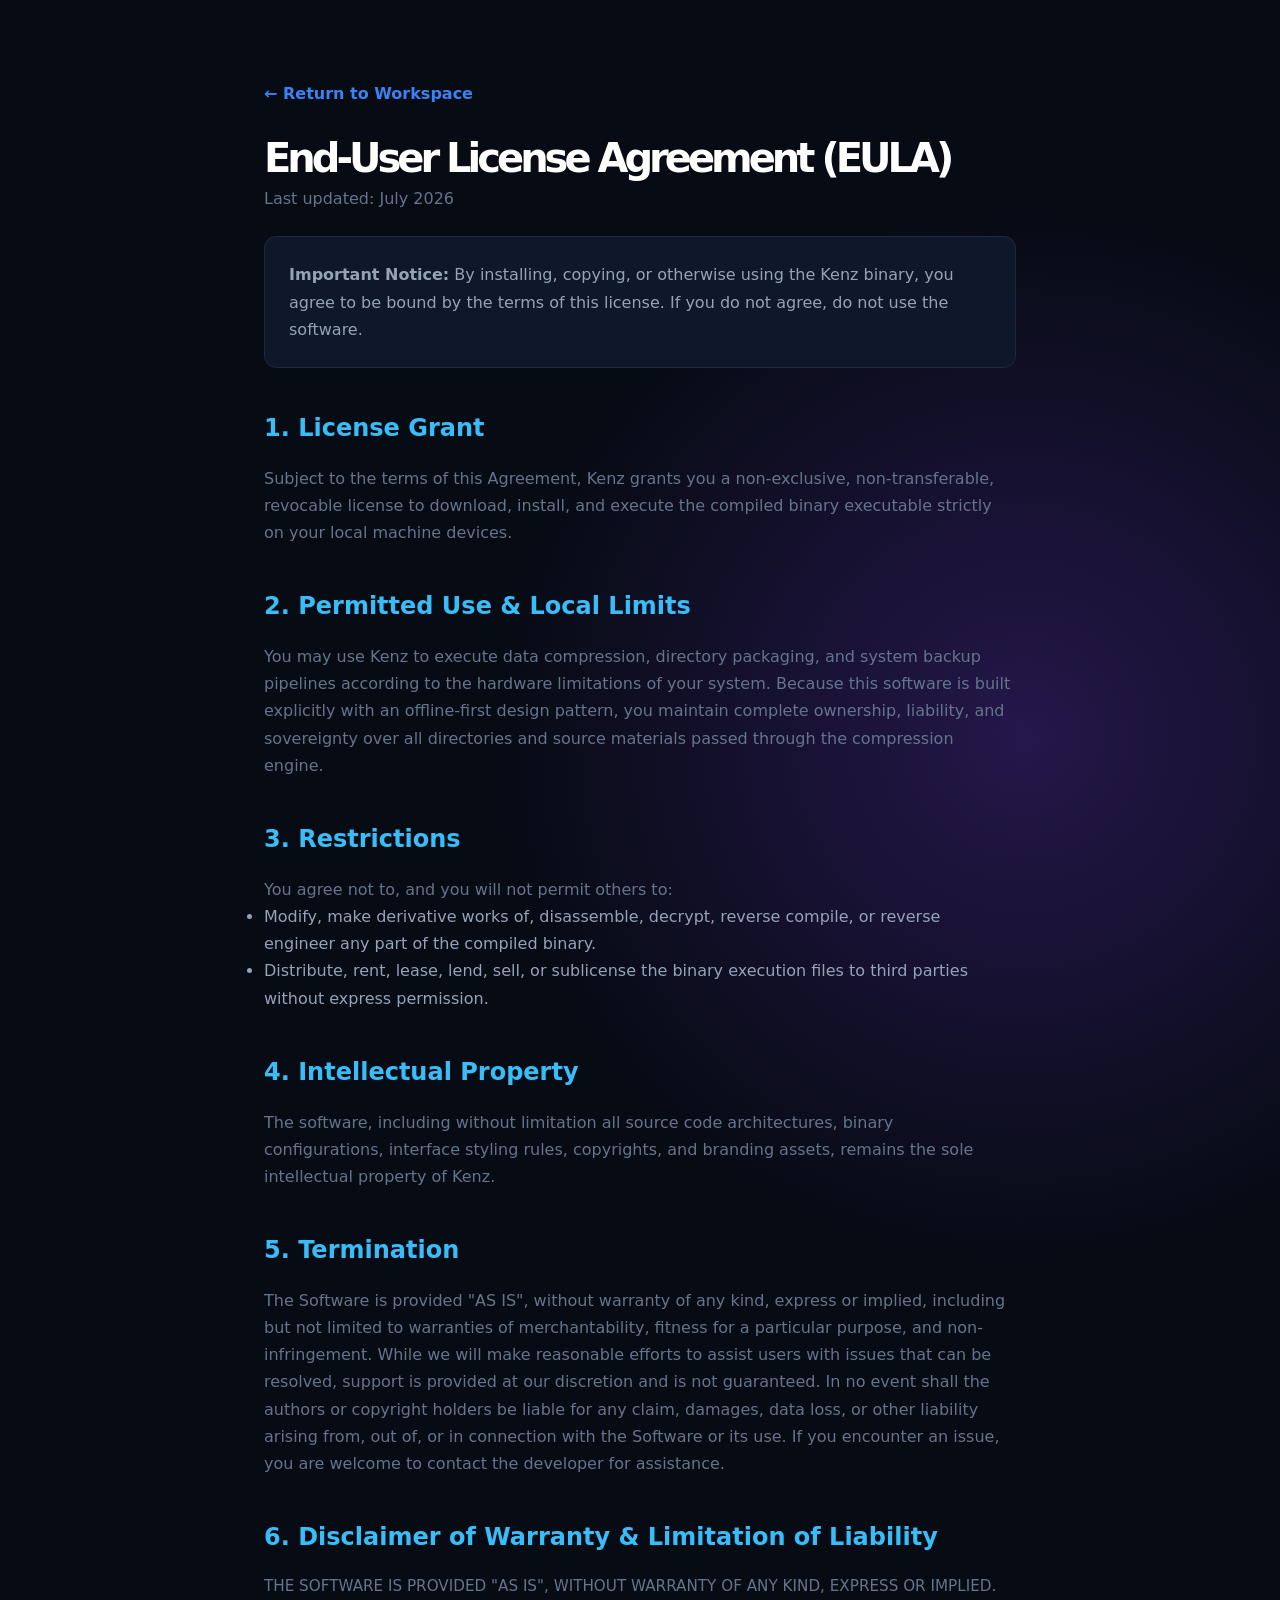
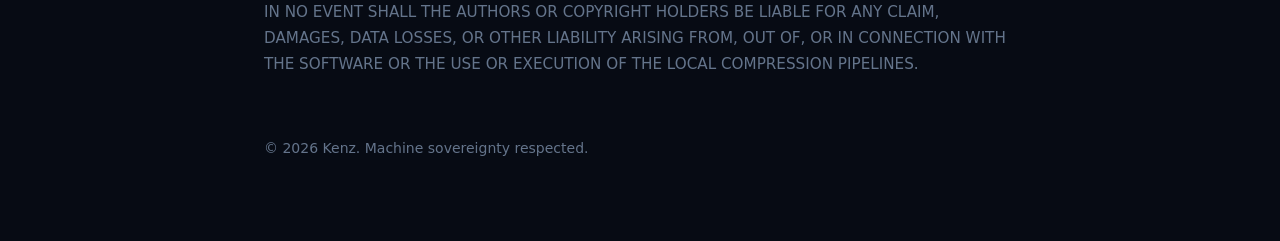
==== commit 9a80dee2: "Update license terms and add warranty disclaimer" ====
--- a/license.html
+++ b/license.html
@@ -5,6 +5,7 @@
     <meta name="viewport" content="width=device-width, initial-scale=1.0" />
     <title>End-User License Agreement - Kenz</title>
     <link rel="stylesheet" href="Items/style.css" />
+    <link rel="shortcut icon" href="Items/64x64.png" type="image/x-icon" />
     <style>
       .license-container {
         max-width: 800px;
@@ -81,7 +82,7 @@
 
       <h2>5. Termination</h2>
       <p>
-        This license is effective until terminated by you or Kenz. Kenz may terminate this license at any time without notice if you fail to comply with any of its terms. Upon termination, you must cease all use of the software and delete all copies of the binary from your devices.
+        The Software is provided "AS IS", without warranty of any kind, express or implied, including but not limited to warranties of merchantability, fitness for a particular purpose, and non-infringement. While we will make reasonable efforts to assist users with issues that can be resolved, support is provided at our discretion and is not guaranteed. In no event shall the authors or copyright holders be liable for any claim, damages, data loss, or other liability arising from, out of, or in connection with the Software or its use. If you encounter an issue, you are welcome to contact the developer for assistance.
       </p>
 
       <h2>6. Disclaimer of Warranty & Limitation of Liability</h2>
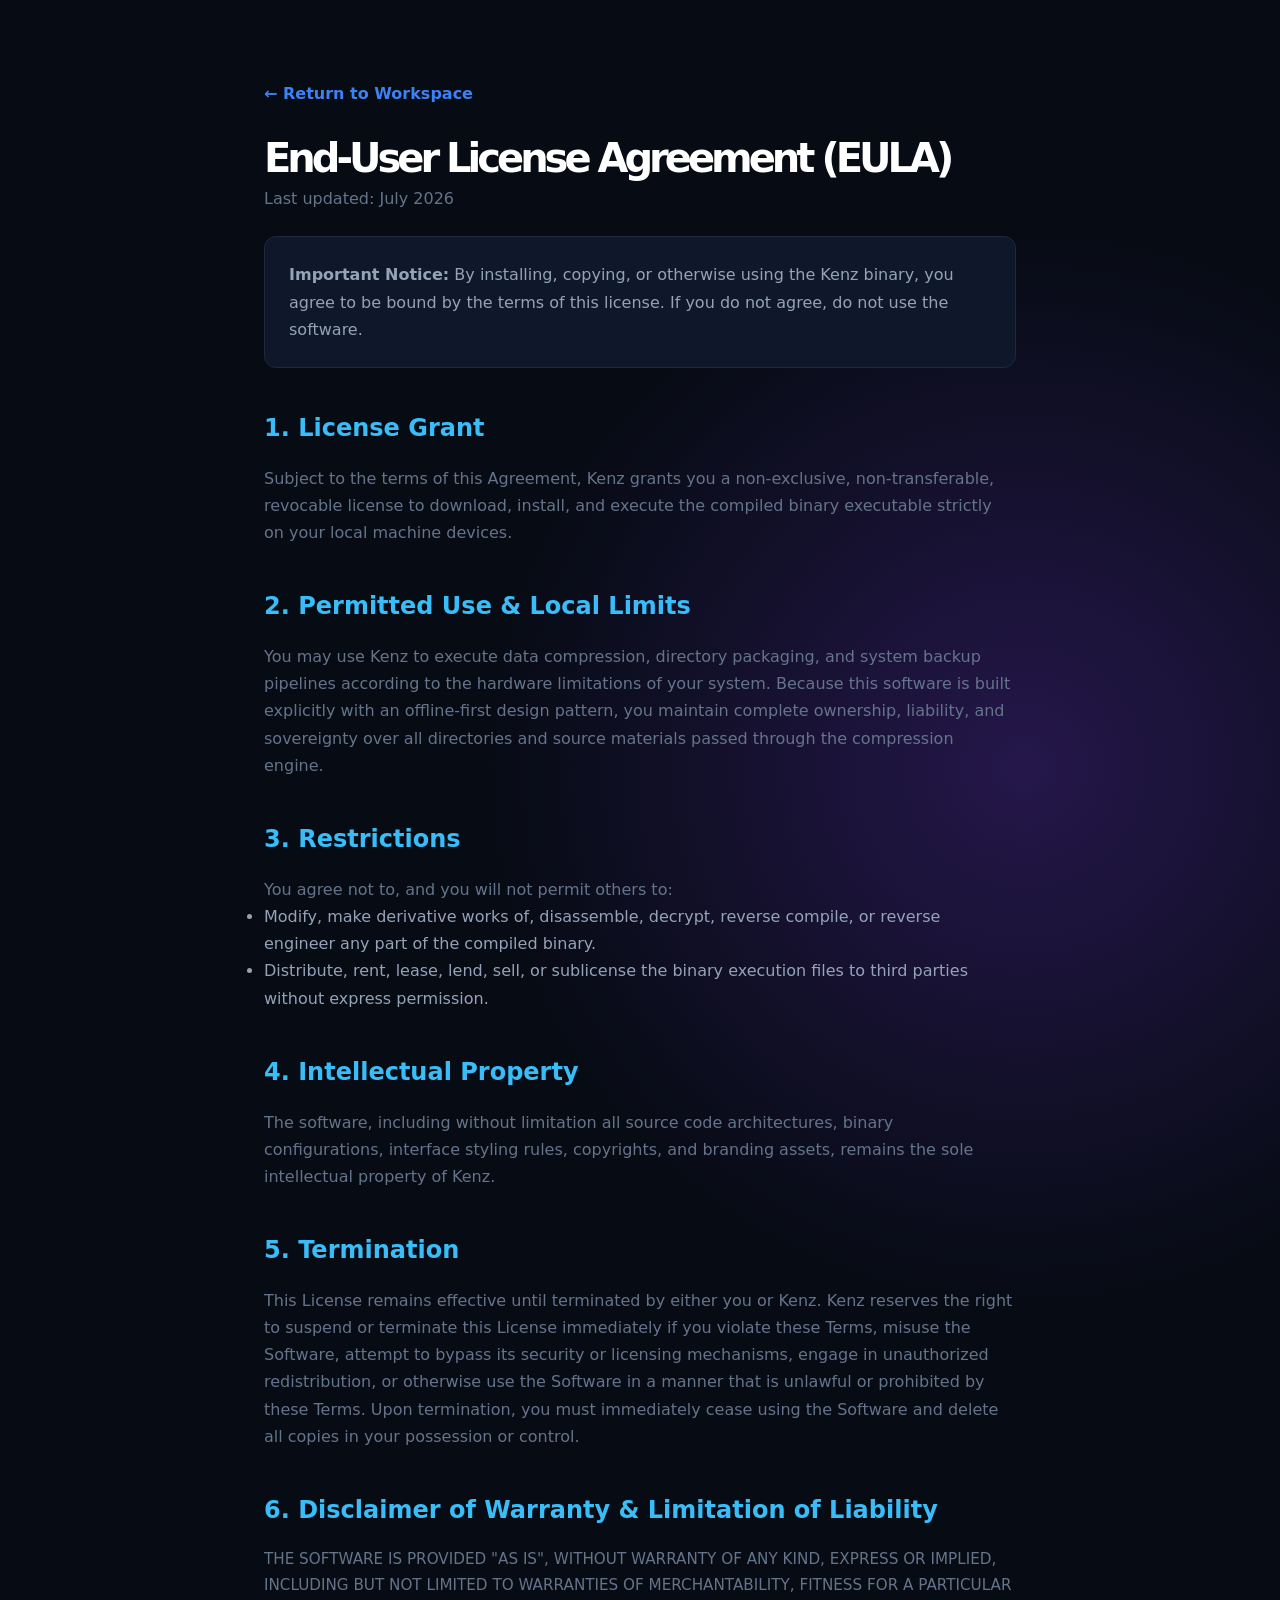
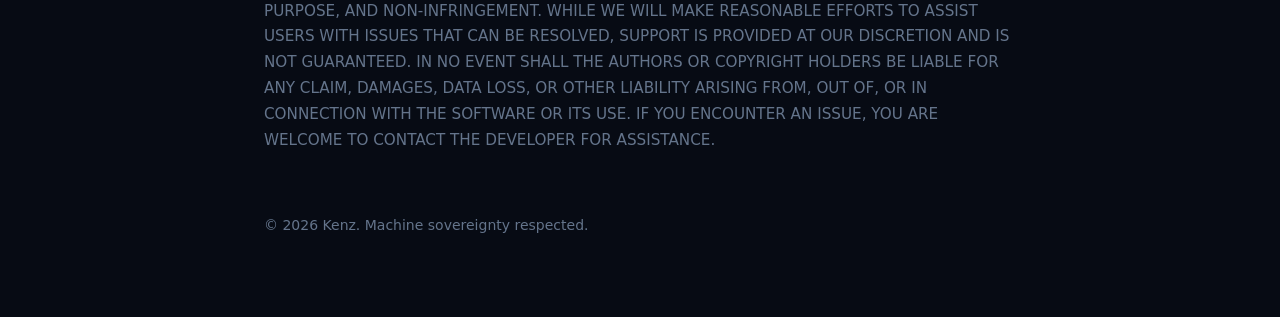
==== commit e80c2e12: "Revise license agreement terms and disclaimers Updated the license agreement to clarify termination " ====
--- a/license.html
+++ b/license.html
@@ -5,7 +5,6 @@
     <meta name="viewport" content="width=device-width, initial-scale=1.0" />
     <title>End-User License Agreement - Kenz</title>
     <link rel="stylesheet" href="Items/style.css" />
-    <link rel="shortcut icon" href="Items/64x64.png" type="image/x-icon" />
     <style>
       .license-container {
         max-width: 800px;
@@ -82,12 +81,12 @@
 
       <h2>5. Termination</h2>
       <p>
-        The Software is provided "AS IS", without warranty of any kind, express or implied, including but not limited to warranties of merchantability, fitness for a particular purpose, and non-infringement. While we will make reasonable efforts to assist users with issues that can be resolved, support is provided at our discretion and is not guaranteed. In no event shall the authors or copyright holders be liable for any claim, damages, data loss, or other liability arising from, out of, or in connection with the Software or its use. If you encounter an issue, you are welcome to contact the developer for assistance.
+        This License remains effective until terminated by either you or Kenz. Kenz reserves the right to suspend or terminate this License immediately if you violate these Terms, misuse the Software, attempt to bypass its security or licensing mechanisms, engage in unauthorized redistribution, or otherwise use the Software in a manner that is unlawful or prohibited by these Terms. Upon termination, you must immediately cease using the Software and delete all copies in your possession or control.
       </p>
 
       <h2>6. Disclaimer of Warranty & Limitation of Liability</h2>
       <p style="text-transform: uppercase; font-size: 0.95rem;">
-        The software is provided "AS IS", without warranty of any kind, express or implied. In no event shall the authors or copyright holders be liable for any claim, damages, data losses, or other liability arising from, out of, or in connection with the software or the use or execution of the local compression pipelines.
+        The Software is provided "AS IS", without warranty of any kind, express or implied, including but not limited to warranties of merchantability, fitness for a particular purpose, and non-infringement. While we will make reasonable efforts to assist users with issues that can be resolved, support is provided at our discretion and is not guaranteed. In no event shall the authors or copyright holders be liable for any claim, damages, data loss, or other liability arising from, out of, or in connection with the Software or its use. If you encounter an issue, you are welcome to contact the developer for assistance.
       </p>
 
       <div style="margin-top: 60px; font-size: 14px; color: #64748B;">
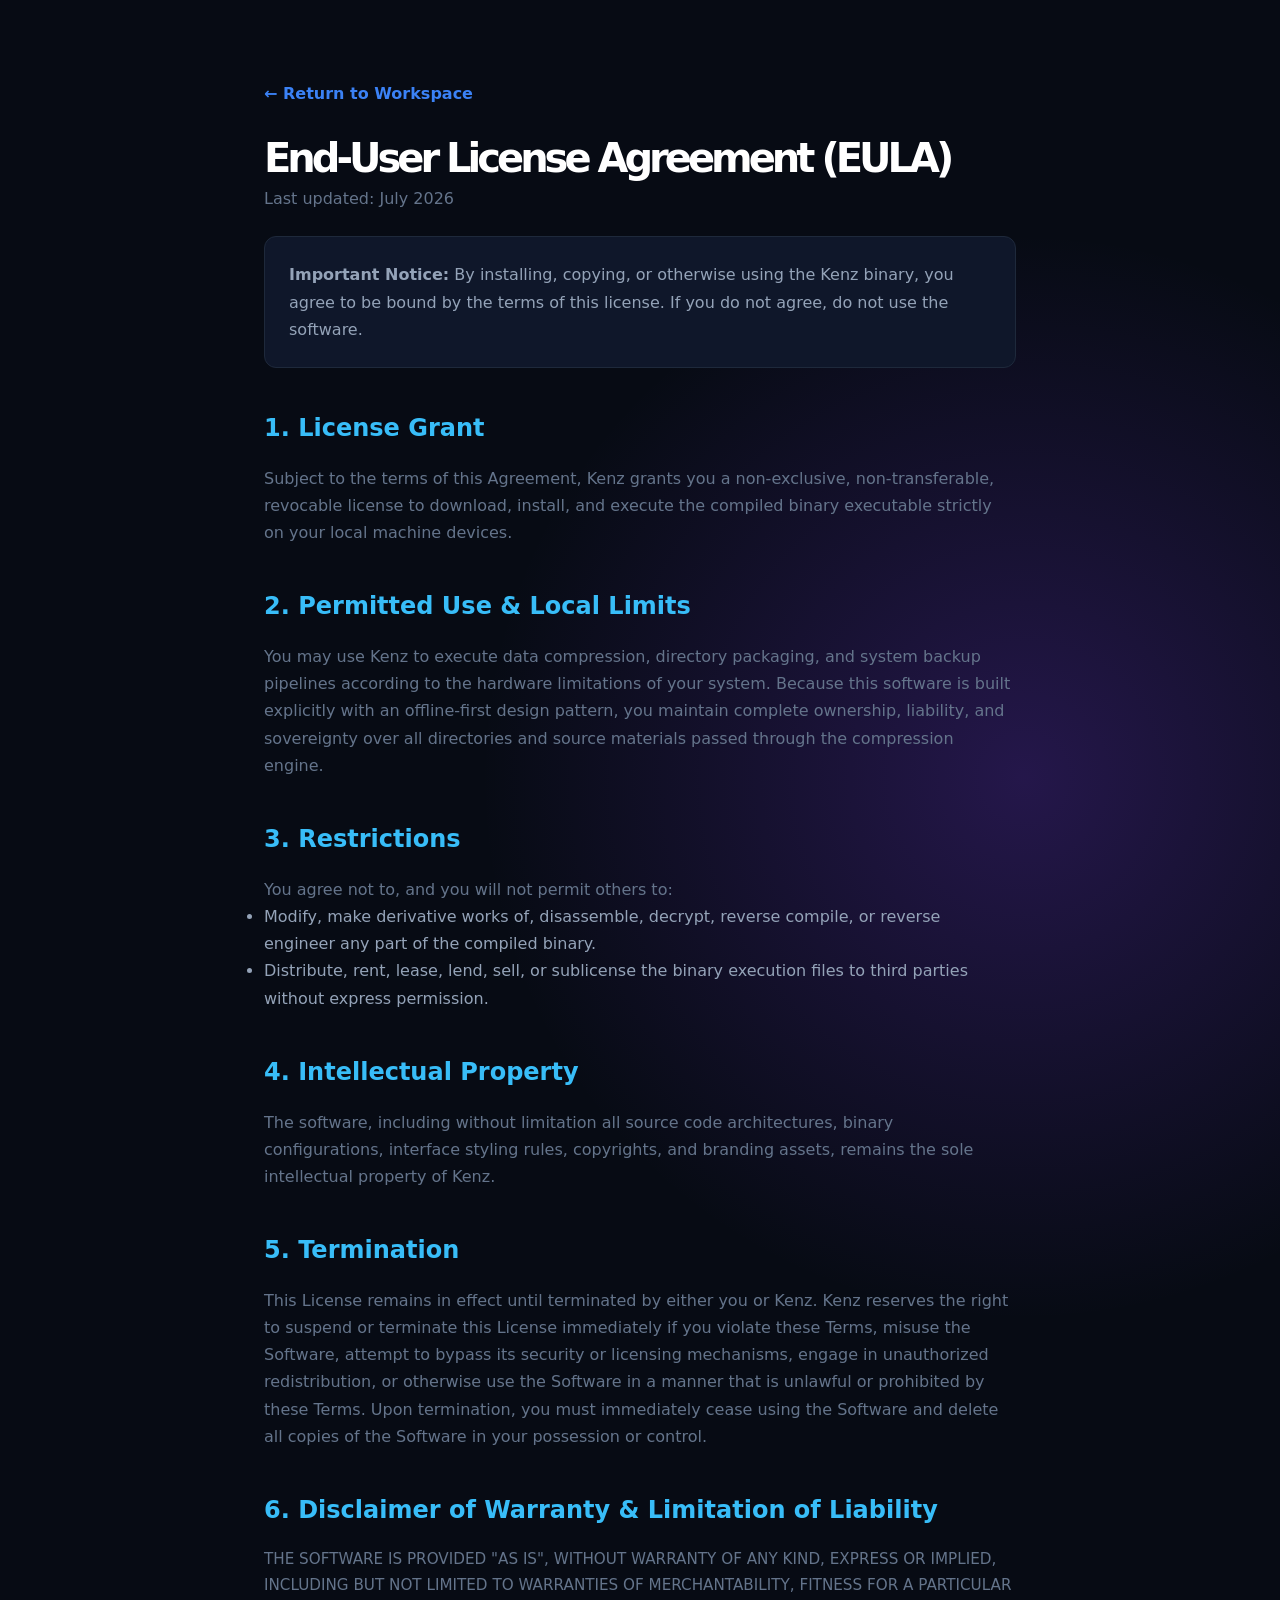
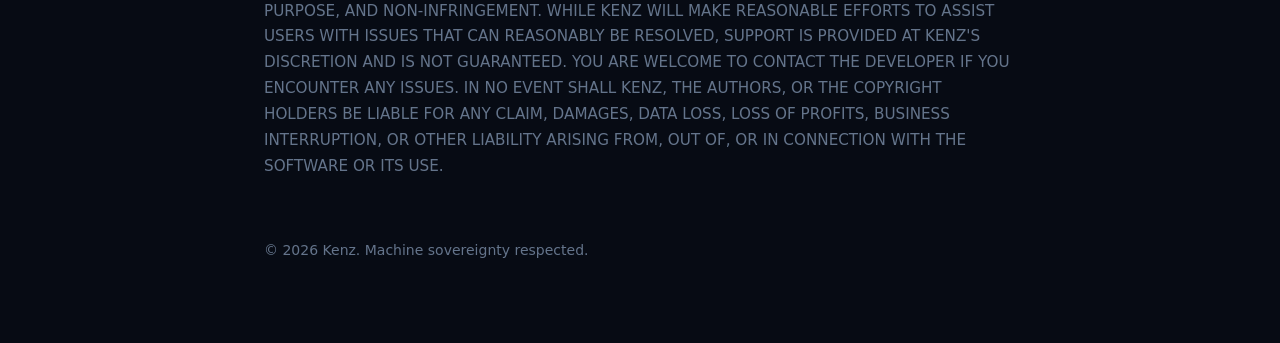
==== commit 567fc425: "Revise termination and warranty clauses in license Updated license terms for clarity and liability." ====
--- a/license.html
+++ b/license.html
@@ -81,12 +81,14 @@
 
       <h2>5. Termination</h2>
       <p>
-        This License remains effective until terminated by either you or Kenz. Kenz reserves the right to suspend or terminate this License immediately if you violate these Terms, misuse the Software, attempt to bypass its security or licensing mechanisms, engage in unauthorized redistribution, or otherwise use the Software in a manner that is unlawful or prohibited by these Terms. Upon termination, you must immediately cease using the Software and delete all copies in your possession or control.
+This License remains in effect until terminated by either you or Kenz. Kenz reserves the right to suspend or terminate this License immediately if you violate these Terms, misuse the Software, attempt to bypass its security or licensing mechanisms, engage in unauthorized redistribution, or otherwise use the Software in a manner that is unlawful or prohibited by these Terms. Upon termination, you must immediately cease using the Software and delete all copies of the Software in your possession or control.
       </p>
 
       <h2>6. Disclaimer of Warranty & Limitation of Liability</h2>
       <p style="text-transform: uppercase; font-size: 0.95rem;">
-        The Software is provided "AS IS", without warranty of any kind, express or implied, including but not limited to warranties of merchantability, fitness for a particular purpose, and non-infringement. While we will make reasonable efforts to assist users with issues that can be resolved, support is provided at our discretion and is not guaranteed. In no event shall the authors or copyright holders be liable for any claim, damages, data loss, or other liability arising from, out of, or in connection with the Software or its use. If you encounter an issue, you are welcome to contact the developer for assistance.
+The Software is provided "AS IS", without warranty of any kind, express or implied, including but not limited to warranties of merchantability, fitness for a particular purpose, and non-infringement. While Kenz will make reasonable efforts to assist users with issues that can reasonably be resolved, support is provided at Kenz's discretion and is not guaranteed. You are welcome to contact the developer if you encounter any issues.
+
+In no event shall Kenz, the authors, or the copyright holders be liable for any claim, damages, data loss, loss of profits, business interruption, or other liability arising from, out of, or in connection with the Software or its use.
       </p>
 
       <div style="margin-top: 60px; font-size: 14px; color: #64748B;">
